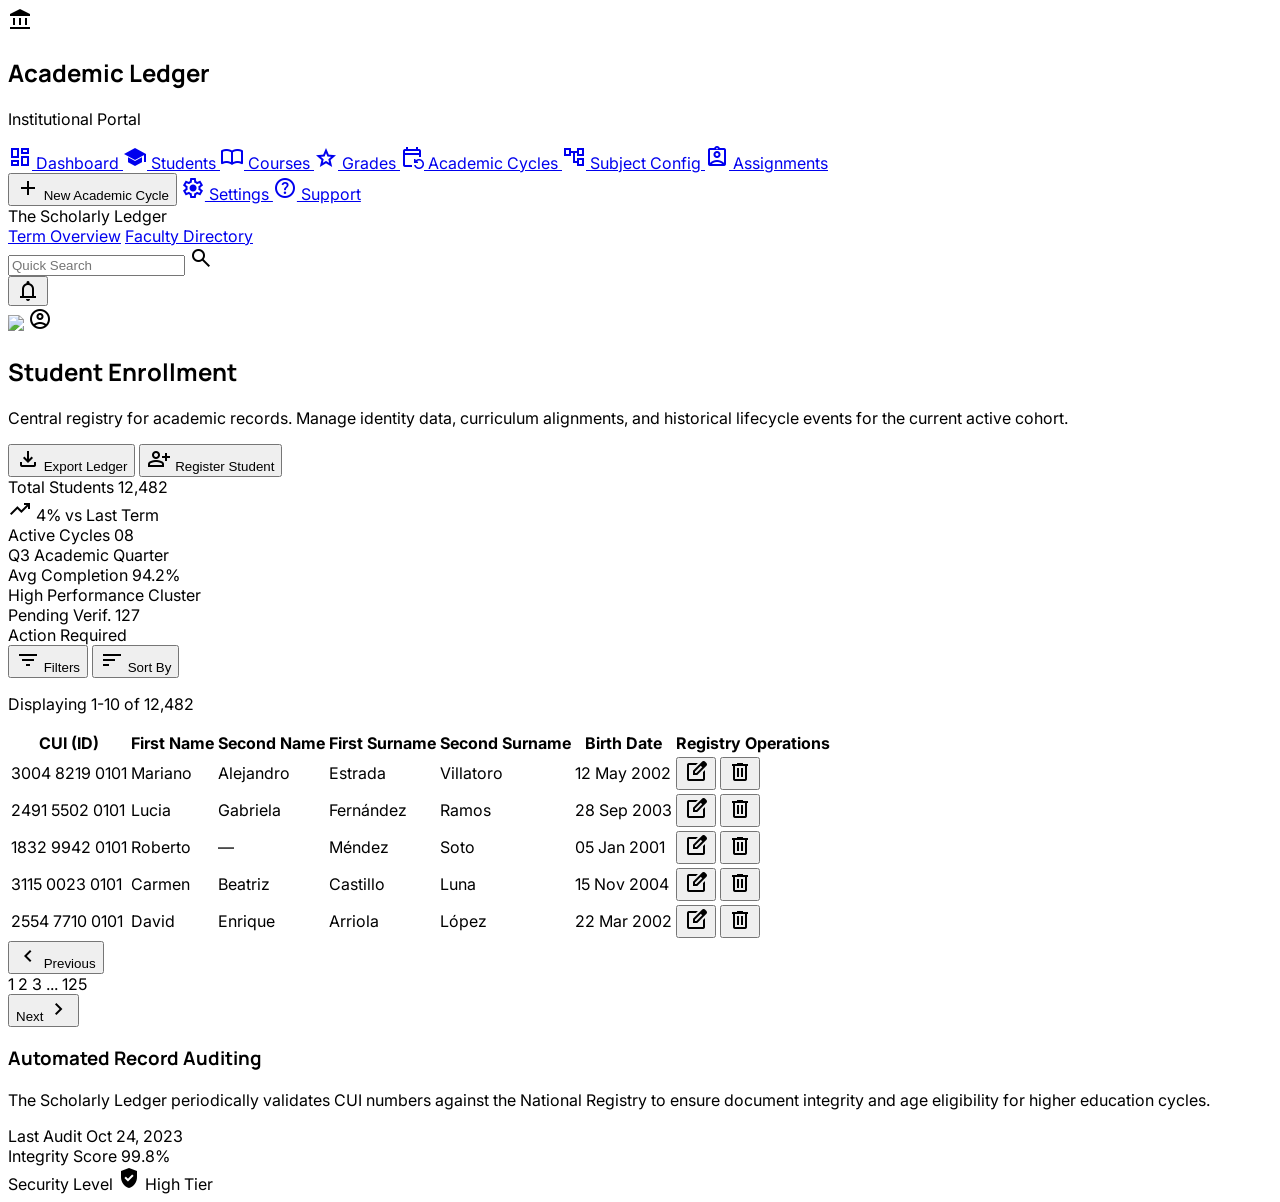
==== gesti_n_de_estudiantes/code.html @ 4ca95623 "UPDATE: Pagina" ====
<!DOCTYPE html>

<html class="light" lang="en"><head>
<meta charset="utf-8"/>
<meta content="width=device-width, initial-scale=1.0" name="viewport"/>
<link href="https://fonts.googleapis.com/css2?family=Manrope:wght@400;600;700;800&amp;family=Inter:wght@400;500;600&amp;display=swap" rel="stylesheet"/>
<link href="https://fonts.googleapis.com/css2?family=Material+Symbols+Outlined:wght,FILL@100..700,0..1&amp;display=swap" rel="stylesheet"/>
<link href="https://fonts.googleapis.com/css2?family=Material+Symbols+Outlined:wght,FILL@100..700,0..1&amp;display=swap" rel="stylesheet"/>
<script src="https://cdn.tailwindcss.com?plugins=forms,container-queries"></script>
<script id="tailwind-config">
      tailwind.config = {
        darkMode: "class",
        theme: {
          extend: {
            "colors": {
                    "error-container": "#ffdad6",
                    "on-primary-container": "#86bde7",
                    "outline": "#71787f",
                    "surface": "#f8f9fa",
                    "surface-variant": "#e1e3e4",
                    "on-tertiary-container": "#ebab67",
                    "surface-container-high": "#e7e8e9",
                    "background": "#f8f9fa",
                    "surface-container-low": "#f3f4f5",
                    "inverse-on-surface": "#f0f1f2",
                    "surface-tint": "#276489",
                    "surface-container-highest": "#e1e3e4",
                    "on-error": "#ffffff",
                    "on-secondary-container": "#526772",
                    "tertiary-container": "#6b3e01",
                    "secondary": "#4c616c",
                    "inverse-surface": "#2e3132",
                    "on-surface": "#191c1d",
                    "surface-bright": "#f8f9fa",
                    "primary-fixed-dim": "#96cdf7",
                    "tertiary": "#4c2a00",
                    "tertiary-fixed": "#ffdcbd",
                    "on-secondary-fixed-variant": "#354a53",
                    "on-primary-fixed": "#001e2f",
                    "primary": "#003550",
                    "outline-variant": "#c1c7cf",
                    "primary-container": "#004d71",
                    "surface-container-lowest": "#ffffff",
                    "on-tertiary": "#ffffff",
                    "secondary-fixed-dim": "#b4cad6",
                    "error": "#ba1a1a",
                    "on-error-container": "#93000a",
                    "on-primary-fixed-variant": "#004b6f",
                    "on-surface-variant": "#41484e",
                    "inverse-primary": "#96cdf7",
                    "on-background": "#191c1d",
                    "on-secondary": "#ffffff",
                    "surface-dim": "#d9dadb",
                    "on-tertiary-fixed-variant": "#693c00",
                    "on-primary": "#ffffff",
                    "secondary-fixed": "#cfe6f2",
                    "on-tertiary-fixed": "#2c1600",
                    "tertiary-fixed-dim": "#fcb974",
                    "secondary-container": "#cfe6f2",
                    "on-secondary-fixed": "#071e27",
                    "primary-fixed": "#c9e6ff",
                    "surface-container": "#edeeef"
            },
            "borderRadius": {
                    "DEFAULT": "0.125rem",
                    "lg": "0.25rem",
                    "xl": "0.5rem",
                    "full": "0.75rem"
            },
            "fontFamily": {
                    "headline": ["Manrope"],
                    "body": ["Inter"],
                    "label": ["Inter"]
            }
          },
        },
      }
    </script>
<style>
        .material-symbols-outlined {
            font-variation-settings: 'FILL' 0, 'wght' 400, 'GRAD' 0, 'opsz' 24;
        }
        body { font-family: 'Inter', sans-serif; }
        h1, h2, h3 { font-family: 'Manrope', sans-serif; }
    </style>
</head>
<body class="bg-surface text-on-surface">
<!-- SideNavBar (Authority: JSON & Design System) -->
<aside class="bg-slate-50 dark:bg-slate-900 h-screen w-72 fixed left-0 top-0 overflow-y-auto flex flex-col py-6 px-4">
<div class="mb-10 px-2 flex items-center gap-3">
<div class="w-10 h-10 bg-primary-container rounded-lg flex items-center justify-center">
<span class="material-symbols-outlined text-on-primary-container" style="font-variation-settings: 'FILL' 1;">account_balance</span>
</div>
<div>
<h1 class="text-xl font-bold text-sky-900 dark:text-sky-100 leading-tight">Academic Ledger</h1>
<p class="font-manrope uppercase tracking-widest text-[10px] text-slate-500">Institutional Portal</p>
</div>
</div>
<nav class="flex-grow space-y-1">
<a class="flex items-center gap-3 px-4 py-3 rounded-lg text-slate-500 dark:text-slate-400 hover:text-sky-700 dark:hover:text-sky-300 hover:bg-slate-100 dark:hover:bg-slate-800 transition-colors duration-200 font-manrope font-semibold tracking-tight" href="#">
<span class="material-symbols-outlined">dashboard</span>
                Dashboard
            </a>
<a class="flex items-center gap-3 px-4 py-3 rounded-lg text-sky-900 dark:text-sky-400 font-bold border-r-4 border-sky-900 dark:border-sky-400 bg-slate-100 dark:bg-slate-800/50 transition-colors duration-200 font-manrope tracking-tight" href="#">
<span class="material-symbols-outlined" style="font-variation-settings: 'FILL' 1;">school</span>
                Students
            </a>
<a class="flex items-center gap-3 px-4 py-3 rounded-lg text-slate-500 dark:text-slate-400 hover:text-sky-700 dark:hover:text-sky-300 hover:bg-slate-100 dark:hover:bg-slate-800 transition-colors duration-200 font-manrope font-semibold tracking-tight" href="#">
<span class="material-symbols-outlined">import_contacts</span>
                Courses
            </a>
<a class="flex items-center gap-3 px-4 py-3 rounded-lg text-slate-500 dark:text-slate-400 hover:text-sky-700 dark:hover:text-sky-300 hover:bg-slate-100 dark:hover:bg-slate-800 transition-colors duration-200 font-manrope font-semibold tracking-tight" href="#">
<span class="material-symbols-outlined">grade</span>
                Grades
            </a>
<a class="flex items-center gap-3 px-4 py-3 rounded-lg text-slate-500 dark:text-slate-400 hover:text-sky-700 dark:hover:text-sky-300 hover:bg-slate-100 dark:hover:bg-slate-800 transition-colors duration-200 font-manrope font-semibold tracking-tight" href="#">
<span class="material-symbols-outlined">event_repeat</span>
                Academic Cycles
            </a>
<a class="flex items-center gap-3 px-4 py-3 rounded-lg text-slate-500 dark:text-slate-400 hover:text-sky-700 dark:hover:text-sky-300 hover:bg-slate-100 dark:hover:bg-slate-800 transition-colors duration-200 font-manrope font-semibold tracking-tight" href="#">
<span class="material-symbols-outlined">account_tree</span>
                Subject Config
            </a>
<a class="flex items-center gap-3 px-4 py-3 rounded-lg text-slate-500 dark:text-slate-400 hover:text-sky-700 dark:hover:text-sky-300 hover:bg-slate-100 dark:hover:bg-slate-800 transition-colors duration-200 font-manrope font-semibold tracking-tight" href="#">
<span class="material-symbols-outlined">assignment_ind</span>
                Assignments
            </a>
</nav>
<div class="mt-auto space-y-1 border-t border-slate-200 dark:border-slate-800 pt-4">
<button class="w-full bg-primary-container text-white rounded-xl py-3 px-4 mb-4 flex items-center justify-center gap-2 hover:opacity-90 active:scale-95 transition-all">
<span class="material-symbols-outlined text-sm">add</span>
<span class="font-manrope font-bold text-xs uppercase tracking-widest">New Academic Cycle</span>
</button>
<a class="flex items-center gap-3 px-4 py-3 rounded-lg text-slate-500 dark:text-slate-400 hover:text-sky-700 dark:hover:text-sky-300 hover:bg-slate-100 dark:hover:bg-slate-800 transition-colors duration-200 font-manrope font-semibold tracking-tight" href="#">
<span class="material-symbols-outlined">settings</span>
                Settings
            </a>
<a class="flex items-center gap-3 px-4 py-3 rounded-lg text-slate-500 dark:text-slate-400 hover:text-sky-700 dark:hover:text-sky-300 hover:bg-slate-100 dark:hover:bg-slate-800 transition-colors duration-200 font-manrope font-semibold tracking-tight" href="#">
<span class="material-symbols-outlined">help_outline</span>
                Support
            </a>
</div>
</aside>
<!-- TopAppBar (Authority: JSON & Design System) -->
<header class="fixed top-0 right-0 w-[calc(100%-18rem)] z-40 bg-white/80 dark:bg-slate-950/80 backdrop-blur-md flex justify-between items-center h-16 px-8 border-b border-slate-100 dark:border-slate-800 shadow-sm dark:shadow-none">
<div class="flex items-center gap-8">
<span class="text-lg font-black text-sky-900 dark:text-sky-50 uppercase tracking-widest font-manrope">The Scholarly Ledger</span>
<nav class="hidden lg:flex gap-6">
<a class="text-xs font-manrope uppercase tracking-widest text-slate-400 dark:text-slate-500 hover:text-sky-600 transition-opacity" href="#">Term Overview</a>
<a class="text-xs font-manrope uppercase tracking-widest text-sky-900 dark:text-sky-200 underline decoration-2 underline-offset-8" href="#">Faculty Directory</a>
</nav>
</div>
<div class="flex items-center gap-6">
<div class="relative group">
<input class="bg-surface-variant/50 border-none rounded-full px-4 py-1.5 text-xs w-48 focus:ring-1 focus:ring-primary-container transition-all" placeholder="Quick Search" type="text"/>
<span class="material-symbols-outlined absolute right-3 top-1/2 -translate-y-1/2 text-sm text-outline">search</span>
</div>
<div class="flex items-center gap-4">
<button class="material-symbols-outlined text-outline hover:text-primary transition-colors">notifications</button>
<div class="flex items-center gap-2 group cursor-pointer">
<img class="w-8 h-8 rounded-full border border-outline-variant group-hover:border-primary-container transition-colors" data-alt="close-up portrait of a professional male university administrator in a modern office with soft natural lighting" src="https://lh3.googleusercontent.com/aida-public/[base64]"/>
<span class="material-symbols-outlined text-outline">account_circle</span>
</div>
</div>
</div>
</header>
<!-- Main Content Canvas -->
<main class="ml-72 mt-16 p-10 min-h-screen">
<!-- Header Section (Editorial Style) -->
<header class="flex justify-between items-end mb-12">
<div class="max-w-2xl">
<h2 class="text-4xl font-extrabold text-primary mb-2 leading-tight">Student Enrollment</h2>
<p class="text-on-surface-variant font-body leading-relaxed">Central registry for academic records. Manage identity data, curriculum alignments, and historical lifecycle events for the current active cohort.</p>
</div>
<div class="flex gap-4">
<button class="bg-surface-container-highest text-primary px-6 py-3 rounded-lg font-manrope font-bold text-xs uppercase tracking-widest hover:bg-surface-variant transition-colors flex items-center gap-2">
<span class="material-symbols-outlined text-sm">file_download</span>
                    Export Ledger
                </button>
<button class="bg-gradient-to-r from-primary to-primary-container text-white px-8 py-3 rounded-lg font-manrope font-bold text-xs uppercase tracking-widest shadow-lg shadow-primary/10 active:scale-95 transition-all flex items-center gap-2">
<span class="material-symbols-outlined text-sm">person_add</span>
                    Register Student
                </button>
</div>
</header>
<!-- Stats Overview (Bento Style) -->
<section class="grid grid-cols-1 md:grid-cols-4 gap-6 mb-12">
<div class="bg-surface-container-lowest p-6 rounded-xl border border-outline-variant/15 flex flex-col">
<span class="text-on-surface-variant text-xs font-manrope uppercase tracking-widest mb-4">Total Students</span>
<span class="text-3xl font-extrabold text-primary">12,482</span>
<div class="mt-auto pt-4 flex items-center text-[10px] text-green-600 font-bold uppercase tracking-tighter">
<span class="material-symbols-outlined text-xs mr-1">trending_up</span> 4% vs Last Term
                </div>
</div>
<div class="bg-surface-container-lowest p-6 rounded-xl border border-outline-variant/15 flex flex-col">
<span class="text-on-surface-variant text-xs font-manrope uppercase tracking-widest mb-4">Active Cycles</span>
<span class="text-3xl font-extrabold text-primary">08</span>
<div class="mt-auto pt-4 flex items-center text-[10px] text-sky-600 font-bold uppercase tracking-tighter">
                    Q3 Academic Quarter
                </div>
</div>
<div class="bg-surface-container-lowest p-6 rounded-xl border border-outline-variant/15 flex flex-col">
<span class="text-on-surface-variant text-xs font-manrope uppercase tracking-widest mb-4">Avg Completion</span>
<span class="text-3xl font-extrabold text-primary">94.2%</span>
<div class="mt-auto pt-4 flex items-center text-[10px] text-on-surface-variant font-bold uppercase tracking-tighter">
                    High Performance Cluster
                </div>
</div>
<div class="bg-surface-container-lowest p-6 rounded-xl border border-outline-variant/15 flex flex-col">
<span class="text-on-surface-variant text-xs font-manrope uppercase tracking-widest mb-4">Pending Verif.</span>
<span class="text-3xl font-extrabold text-error">127</span>
<div class="mt-auto pt-4 flex items-center text-[10px] text-error font-bold uppercase tracking-tighter">
                    Action Required
                </div>
</div>
</section>
<!-- The Ledger (Data Table) -->
<div class="bg-surface-container-lowest rounded-2xl overflow-hidden shadow-sm border border-outline-variant/10">
<div class="px-8 py-6 flex justify-between items-center bg-surface-container-low/30 border-b border-outline-variant/5">
<div class="flex gap-4">
<button class="bg-surface-container-lowest border border-outline-variant/20 px-4 py-2 rounded-lg text-xs font-bold text-on-surface-variant flex items-center gap-2 hover:bg-surface-container-high transition-colors">
<span class="material-symbols-outlined text-sm">filter_list</span>
                        Filters
                    </button>
<button class="bg-surface-container-lowest border border-outline-variant/20 px-4 py-2 rounded-lg text-xs font-bold text-on-surface-variant flex items-center gap-2 hover:bg-surface-container-high transition-colors">
<span class="material-symbols-outlined text-sm">sort</span>
                        Sort By
                    </button>
</div>
<p class="text-[10px] font-manrope uppercase tracking-[0.2em] text-outline font-bold">Displaying 1-10 of 12,482</p>
</div>
<table class="w-full text-left border-collapse">
<thead>
<tr class="bg-surface-container-low/50">
<th class="px-8 py-5 text-[10px] font-manrope font-extrabold uppercase tracking-widest text-on-surface-variant/70">CUI (ID)</th>
<th class="px-8 py-5 text-[10px] font-manrope font-extrabold uppercase tracking-widest text-on-surface-variant/70">First Name</th>
<th class="px-8 py-5 text-[10px] font-manrope font-extrabold uppercase tracking-widest text-on-surface-variant/70">Second Name</th>
<th class="px-8 py-5 text-[10px] font-manrope font-extrabold uppercase tracking-widest text-on-surface-variant/70">First Surname</th>
<th class="px-8 py-5 text-[10px] font-manrope font-extrabold uppercase tracking-widest text-on-surface-variant/70">Second Surname</th>
<th class="px-8 py-5 text-[10px] font-manrope font-extrabold uppercase tracking-widest text-on-surface-variant/70">Birth Date</th>
<th class="px-8 py-5 text-[10px] font-manrope font-extrabold uppercase tracking-widest text-on-surface-variant/70 text-right">Registry Operations</th>
</tr>
</thead>
<tbody class="divide-y divide-outline-variant/5">
<tr class="hover:bg-surface transition-colors group">
<td class="px-8 py-5 font-mono text-xs text-primary-container font-semibold tracking-tighter">3004 8219 0101</td>
<td class="px-8 py-5 text-sm font-semibold text-on-surface">Mariano</td>
<td class="px-8 py-5 text-sm text-on-surface-variant">Alejandro</td>
<td class="px-8 py-5 text-sm font-bold text-on-surface">Estrada</td>
<td class="px-8 py-5 text-sm text-on-surface-variant">Villatoro</td>
<td class="px-8 py-5 text-sm font-body text-outline">12 May 2002</td>
<td class="px-8 py-5 text-right">
<div class="flex justify-end gap-2 opacity-0 group-hover:opacity-100 transition-opacity">
<button class="p-2 text-on-secondary-container hover:bg-secondary-container rounded-lg transition-colors" title="Edit Student">
<span class="material-symbols-outlined text-xl">edit_square</span>
</button>
<button class="p-2 text-error hover:bg-error-container rounded-lg transition-colors" title="Delete Student">
<span class="material-symbols-outlined text-xl">delete</span>
</button>
</div>
</td>
</tr>
<tr class="bg-surface-container-low/20 hover:bg-surface transition-colors group">
<td class="px-8 py-5 font-mono text-xs text-primary-container font-semibold tracking-tighter">2491 5502 0101</td>
<td class="px-8 py-5 text-sm font-semibold text-on-surface">Lucia</td>
<td class="px-8 py-5 text-sm text-on-surface-variant">Gabriela</td>
<td class="px-8 py-5 text-sm font-bold text-on-surface">Fernández</td>
<td class="px-8 py-5 text-sm text-on-surface-variant">Ramos</td>
<td class="px-8 py-5 text-sm font-body text-outline">28 Sep 2003</td>
<td class="px-8 py-5 text-right">
<div class="flex justify-end gap-2 opacity-0 group-hover:opacity-100 transition-opacity">
<button class="p-2 text-on-secondary-container hover:bg-secondary-container rounded-lg transition-colors" title="Edit Student">
<span class="material-symbols-outlined text-xl">edit_square</span>
</button>
<button class="p-2 text-error hover:bg-error-container rounded-lg transition-colors" title="Delete Student">
<span class="material-symbols-outlined text-xl">delete</span>
</button>
</div>
</td>
</tr>
<tr class="hover:bg-surface transition-colors group">
<td class="px-8 py-5 font-mono text-xs text-primary-container font-semibold tracking-tighter">1832 9942 0101</td>
<td class="px-8 py-5 text-sm font-semibold text-on-surface">Roberto</td>
<td class="px-8 py-5 text-sm text-on-surface-variant">—</td>
<td class="px-8 py-5 text-sm font-bold text-on-surface">Méndez</td>
<td class="px-8 py-5 text-sm text-on-surface-variant">Soto</td>
<td class="px-8 py-5 text-sm font-body text-outline">05 Jan 2001</td>
<td class="px-8 py-5 text-right">
<div class="flex justify-end gap-2 opacity-0 group-hover:opacity-100 transition-opacity">
<button class="p-2 text-on-secondary-container hover:bg-secondary-container rounded-lg transition-colors" title="Edit Student">
<span class="material-symbols-outlined text-xl">edit_square</span>
</button>
<button class="p-2 text-error hover:bg-error-container rounded-lg transition-colors" title="Delete Student">
<span class="material-symbols-outlined text-xl">delete</span>
</button>
</div>
</td>
</tr>
<tr class="bg-surface-container-low/20 hover:bg-surface transition-colors group">
<td class="px-8 py-5 font-mono text-xs text-primary-container font-semibold tracking-tighter">3115 0023 0101</td>
<td class="px-8 py-5 text-sm font-semibold text-on-surface">Carmen</td>
<td class="px-8 py-5 text-sm text-on-surface-variant">Beatriz</td>
<td class="px-8 py-5 text-sm font-bold text-on-surface">Castillo</td>
<td class="px-8 py-5 text-sm text-on-surface-variant">Luna</td>
<td class="px-8 py-5 text-sm font-body text-outline">15 Nov 2004</td>
<td class="px-8 py-5 text-right">
<div class="flex justify-end gap-2 opacity-0 group-hover:opacity-100 transition-opacity">
<button class="p-2 text-on-secondary-container hover:bg-secondary-container rounded-lg transition-colors" title="Edit Student">
<span class="material-symbols-outlined text-xl">edit_square</span>
</button>
<button class="p-2 text-error hover:bg-error-container rounded-lg transition-colors" title="Delete Student">
<span class="material-symbols-outlined text-xl">delete</span>
</button>
</div>
</td>
</tr>
<tr class="hover:bg-surface transition-colors group">
<td class="px-8 py-5 font-mono text-xs text-primary-container font-semibold tracking-tighter">2554 7710 0101</td>
<td class="px-8 py-5 text-sm font-semibold text-on-surface">David</td>
<td class="px-8 py-5 text-sm text-on-surface-variant">Enrique</td>
<td class="px-8 py-5 text-sm font-bold text-on-surface">Arriola</td>
<td class="px-8 py-5 text-sm text-on-surface-variant">López</td>
<td class="px-8 py-5 text-sm font-body text-outline">22 Mar 2002</td>
<td class="px-8 py-5 text-right">
<div class="flex justify-end gap-2 opacity-0 group-hover:opacity-100 transition-opacity">
<button class="p-2 text-on-secondary-container hover:bg-secondary-container rounded-lg transition-colors" title="Edit Student">
<span class="material-symbols-outlined text-xl">edit_square</span>
</button>
<button class="p-2 text-error hover:bg-error-container rounded-lg transition-colors" title="Delete Student">
<span class="material-symbols-outlined text-xl">delete</span>
</button>
</div>
</td>
</tr>
</tbody>
</table>
<footer class="px-8 py-4 bg-surface-container-low/20 border-t border-outline-variant/5 flex justify-between items-center">
<button class="text-xs font-bold text-outline hover:text-primary transition-colors flex items-center gap-2">
<span class="material-symbols-outlined text-sm">chevron_left</span> Previous
                </button>
<div class="flex gap-2">
<span class="w-8 h-8 rounded-lg bg-primary-container text-white text-xs font-bold flex items-center justify-center">1</span>
<span class="w-8 h-8 rounded-lg text-outline text-xs font-bold flex items-center justify-center hover:bg-surface transition-colors cursor-pointer">2</span>
<span class="w-8 h-8 rounded-lg text-outline text-xs font-bold flex items-center justify-center hover:bg-surface transition-colors cursor-pointer">3</span>
<span class="w-8 h-8 rounded-lg text-outline text-xs font-bold flex items-center justify-center">...</span>
<span class="w-8 h-8 rounded-lg text-outline text-xs font-bold flex items-center justify-center hover:bg-surface transition-colors cursor-pointer">125</span>
</div>
<button class="text-xs font-bold text-primary hover:text-primary-container transition-colors flex items-center gap-2">
                    Next <span class="material-symbols-outlined text-sm">chevron_right</span>
</button>
</footer>
</div>
<!-- Relationship Mapping Hint (Glassmorphism Contextual Piece) -->
<div class="mt-12 p-8 rounded-2xl bg-gradient-to-br from-primary-container/5 to-secondary-container/10 border border-outline-variant/10 relative overflow-hidden">
<div class="relative z-10">
<h3 class="text-lg font-bold text-primary mb-2">Automated Record Auditing</h3>
<p class="text-sm text-on-secondary-container max-w-lg mb-6 leading-relaxed">The Scholarly Ledger periodically validates CUI numbers against the National Registry to ensure document integrity and age eligibility for higher education cycles.</p>
<div class="flex gap-12">
<div class="flex flex-col">
<span class="text-[10px] font-manrope uppercase tracking-widest text-outline font-bold mb-1">Last Audit</span>
<span class="text-sm font-bold text-on-surface">Oct 24, 2023</span>
</div>
<div class="flex flex-col">
<span class="text-[10px] font-manrope uppercase tracking-widest text-outline font-bold mb-1">Integrity Score</span>
<span class="text-sm font-bold text-on-surface">99.8%</span>
</div>
<div class="flex flex-col">
<span class="text-[10px] font-manrope uppercase tracking-widest text-outline font-bold mb-1">Security Level</span>
<span class="text-sm font-bold text-on-surface flex items-center gap-1">
<span class="material-symbols-outlined text-xs text-green-600" style="font-variation-settings: 'FILL' 1;">verified_user</span>
                            High Tier
                        </span>
</div>
</div>
</div>
<!-- Decorative Element -->
<div class="absolute -right-12 -top-12 w-64 h-64 bg-primary/5 rounded-full blur-3xl"></div>
</div>
</main>
</body></html>
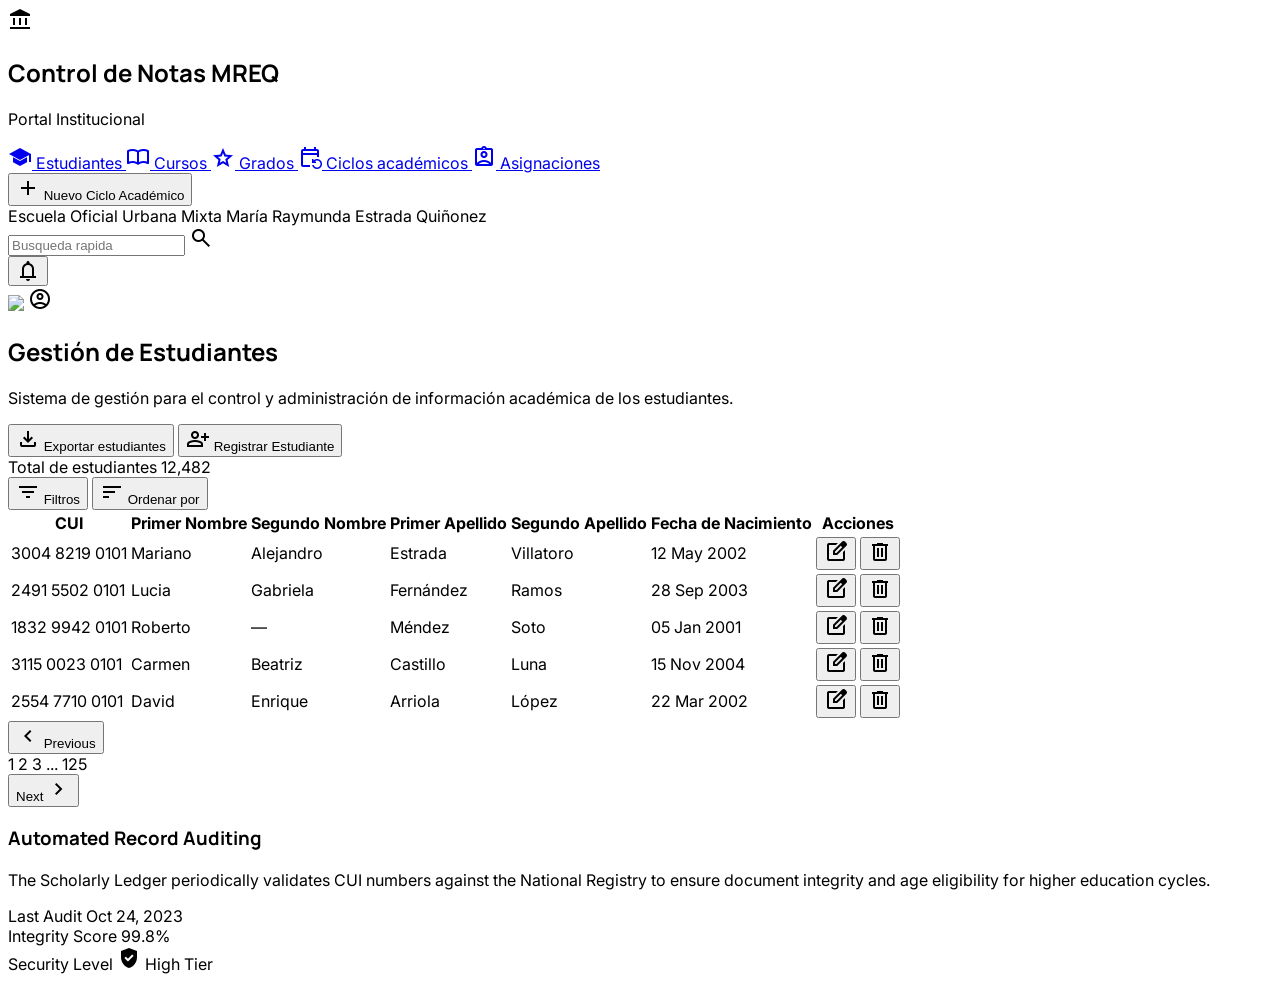
==== commit e77d74f2: "Update code.html" ====
--- a/gesti_n_de_estudiantes/code.html
+++ b/gesti_n_de_estudiantes/code.html
@@ -92,67 +92,67 @@
 <span class="material-symbols-outlined text-on-primary-container" style="font-variation-settings: 'FILL' 1;">account_balance</span>
 </div>
 <div>
-<h1 class="text-xl font-bold text-sky-900 dark:text-sky-100 leading-tight">Academic Ledger</h1>
-<p class="font-manrope uppercase tracking-widest text-[10px] text-slate-500">Institutional Portal</p>
+<h1 class="text-xl font-bold text-sky-900 dark:text-sky-100 leading-tight">Control de Notas MREQ</h1>
+<p class="font-manrope uppercase tracking-widest text-[10px] text-slate-500">Portal Institucional</p>
 </div>
 </div>
 <nav class="flex-grow space-y-1">
-<a class="flex items-center gap-3 px-4 py-3 rounded-lg text-slate-500 dark:text-slate-400 hover:text-sky-700 dark:hover:text-sky-300 hover:bg-slate-100 dark:hover:bg-slate-800 transition-colors duration-200 font-manrope font-semibold tracking-tight" href="#">
+<!--<a class="flex items-center gap-3 px-4 py-3 rounded-lg text-slate-500 dark:text-slate-400 hover:text-sky-700 dark:hover:text-sky-300 hover:bg-slate-100 dark:hover:bg-slate-800 transition-colors duration-200 font-manrope font-semibold tracking-tight" href="#">
 <span class="material-symbols-outlined">dashboard</span>
                 Dashboard
-            </a>
+            </a>-->
 <a class="flex items-center gap-3 px-4 py-3 rounded-lg text-sky-900 dark:text-sky-400 font-bold border-r-4 border-sky-900 dark:border-sky-400 bg-slate-100 dark:bg-slate-800/50 transition-colors duration-200 font-manrope tracking-tight" href="#">
 <span class="material-symbols-outlined" style="font-variation-settings: 'FILL' 1;">school</span>
-                Students
+                Estudiantes
             </a>
 <a class="flex items-center gap-3 px-4 py-3 rounded-lg text-slate-500 dark:text-slate-400 hover:text-sky-700 dark:hover:text-sky-300 hover:bg-slate-100 dark:hover:bg-slate-800 transition-colors duration-200 font-manrope font-semibold tracking-tight" href="#">
 <span class="material-symbols-outlined">import_contacts</span>
-                Courses
+                Cursos
             </a>
 <a class="flex items-center gap-3 px-4 py-3 rounded-lg text-slate-500 dark:text-slate-400 hover:text-sky-700 dark:hover:text-sky-300 hover:bg-slate-100 dark:hover:bg-slate-800 transition-colors duration-200 font-manrope font-semibold tracking-tight" href="#">
 <span class="material-symbols-outlined">grade</span>
-                Grades
+                Grados
             </a>
 <a class="flex items-center gap-3 px-4 py-3 rounded-lg text-slate-500 dark:text-slate-400 hover:text-sky-700 dark:hover:text-sky-300 hover:bg-slate-100 dark:hover:bg-slate-800 transition-colors duration-200 font-manrope font-semibold tracking-tight" href="#">
 <span class="material-symbols-outlined">event_repeat</span>
-                Academic Cycles
-            </a>
-<a class="flex items-center gap-3 px-4 py-3 rounded-lg text-slate-500 dark:text-slate-400 hover:text-sky-700 dark:hover:text-sky-300 hover:bg-slate-100 dark:hover:bg-slate-800 transition-colors duration-200 font-manrope font-semibold tracking-tight" href="#">
+                Ciclos académicos
+            </a>
+<!--<a class="flex items-center gap-3 px-4 py-3 rounded-lg text-slate-500 dark:text-slate-400 hover:text-sky-700 dark:hover:text-sky-300 hover:bg-slate-100 dark:hover:bg-slate-800 transition-colors duration-200 font-manrope font-semibold tracking-tight" href="#">
 <span class="material-symbols-outlined">account_tree</span>
                 Subject Config
-            </a>
+            </a>-->
 <a class="flex items-center gap-3 px-4 py-3 rounded-lg text-slate-500 dark:text-slate-400 hover:text-sky-700 dark:hover:text-sky-300 hover:bg-slate-100 dark:hover:bg-slate-800 transition-colors duration-200 font-manrope font-semibold tracking-tight" href="#">
 <span class="material-symbols-outlined">assignment_ind</span>
-                Assignments
+                Asignaciones
             </a>
 </nav>
 <div class="mt-auto space-y-1 border-t border-slate-200 dark:border-slate-800 pt-4">
 <button class="w-full bg-primary-container text-white rounded-xl py-3 px-4 mb-4 flex items-center justify-center gap-2 hover:opacity-90 active:scale-95 transition-all">
 <span class="material-symbols-outlined text-sm">add</span>
-<span class="font-manrope font-bold text-xs uppercase tracking-widest">New Academic Cycle</span>
-</button>
-<a class="flex items-center gap-3 px-4 py-3 rounded-lg text-slate-500 dark:text-slate-400 hover:text-sky-700 dark:hover:text-sky-300 hover:bg-slate-100 dark:hover:bg-slate-800 transition-colors duration-200 font-manrope font-semibold tracking-tight" href="#">
+<span class="font-manrope font-bold text-xs uppercase tracking-widest">Nuevo Ciclo Académico</span>
+</button>
+<!--<a class="flex items-center gap-3 px-4 py-3 rounded-lg text-slate-500 dark:text-slate-400 hover:text-sky-700 dark:hover:text-sky-300 hover:bg-slate-100 dark:hover:bg-slate-800 transition-colors duration-200 font-manrope font-semibold tracking-tight" href="#">
 <span class="material-symbols-outlined">settings</span>
                 Settings
             </a>
 <a class="flex items-center gap-3 px-4 py-3 rounded-lg text-slate-500 dark:text-slate-400 hover:text-sky-700 dark:hover:text-sky-300 hover:bg-slate-100 dark:hover:bg-slate-800 transition-colors duration-200 font-manrope font-semibold tracking-tight" href="#">
 <span class="material-symbols-outlined">help_outline</span>
                 Support
-            </a>
+            </a>-->
 </div>
 </aside>
 <!-- TopAppBar (Authority: JSON & Design System) -->
 <header class="fixed top-0 right-0 w-[calc(100%-18rem)] z-40 bg-white/80 dark:bg-slate-950/80 backdrop-blur-md flex justify-between items-center h-16 px-8 border-b border-slate-100 dark:border-slate-800 shadow-sm dark:shadow-none">
 <div class="flex items-center gap-8">
-<span class="text-lg font-black text-sky-900 dark:text-sky-50 uppercase tracking-widest font-manrope">The Scholarly Ledger</span>
-<nav class="hidden lg:flex gap-6">
+<span class="text-lg font-black text-sky-900 dark:text-sky-50 uppercase tracking-widest font-manrope">Escuela Oficial Urbana Mixta María Raymunda Estrada Quiñonez</span>
+<!--<nav class="hidden lg:flex gap-6">
 <a class="text-xs font-manrope uppercase tracking-widest text-slate-400 dark:text-slate-500 hover:text-sky-600 transition-opacity" href="#">Term Overview</a>
 <a class="text-xs font-manrope uppercase tracking-widest text-sky-900 dark:text-sky-200 underline decoration-2 underline-offset-8" href="#">Faculty Directory</a>
-</nav>
+</nav>-->
 </div>
 <div class="flex items-center gap-6">
 <div class="relative group">
-<input class="bg-surface-variant/50 border-none rounded-full px-4 py-1.5 text-xs w-48 focus:ring-1 focus:ring-primary-container transition-all" placeholder="Quick Search" type="text"/>
+<input class="bg-surface-variant/50 border-none rounded-full px-4 py-1.5 text-xs w-48 focus:ring-1 focus:ring-primary-container transition-all" placeholder="Busqueda rapida" type="text"/>
 <span class="material-symbols-outlined absolute right-3 top-1/2 -translate-y-1/2 text-sm text-outline">search</span>
 </div>
 <div class="flex items-center gap-4">
@@ -169,50 +169,50 @@
 <!-- Header Section (Editorial Style) -->
 <header class="flex justify-between items-end mb-12">
 <div class="max-w-2xl">
-<h2 class="text-4xl font-extrabold text-primary mb-2 leading-tight">Student Enrollment</h2>
-<p class="text-on-surface-variant font-body leading-relaxed">Central registry for academic records. Manage identity data, curriculum alignments, and historical lifecycle events for the current active cohort.</p>
+<h2 class="text-4xl font-extrabold text-primary mb-2 leading-tight">Gestión de Estudiantes</h2>
+<p class="text-on-surface-variant font-body leading-relaxed">Sistema de gestión para el control y administración de información académica de los estudiantes.</p>
 </div>
 <div class="flex gap-4">
 <button class="bg-surface-container-highest text-primary px-6 py-3 rounded-lg font-manrope font-bold text-xs uppercase tracking-widest hover:bg-surface-variant transition-colors flex items-center gap-2">
 <span class="material-symbols-outlined text-sm">file_download</span>
-                    Export Ledger
+                    Exportar estudiantes
                 </button>
 <button class="bg-gradient-to-r from-primary to-primary-container text-white px-8 py-3 rounded-lg font-manrope font-bold text-xs uppercase tracking-widest shadow-lg shadow-primary/10 active:scale-95 transition-all flex items-center gap-2">
 <span class="material-symbols-outlined text-sm">person_add</span>
-                    Register Student
+                    Registrar Estudiante
                 </button>
 </div>
 </header>
 <!-- Stats Overview (Bento Style) -->
 <section class="grid grid-cols-1 md:grid-cols-4 gap-6 mb-12">
 <div class="bg-surface-container-lowest p-6 rounded-xl border border-outline-variant/15 flex flex-col">
-<span class="text-on-surface-variant text-xs font-manrope uppercase tracking-widest mb-4">Total Students</span>
+<span class="text-on-surface-variant text-xs font-manrope uppercase tracking-widest mb-4">Total de estudiantes</span>
 <span class="text-3xl font-extrabold text-primary">12,482</span>
 <div class="mt-auto pt-4 flex items-center text-[10px] text-green-600 font-bold uppercase tracking-tighter">
-<span class="material-symbols-outlined text-xs mr-1">trending_up</span> 4% vs Last Term
+<!--<span class="material-symbols-outlined text-xs mr-1">trending_up</span> 4% vs Last Term-->
                 </div>
 </div>
-<div class="bg-surface-container-lowest p-6 rounded-xl border border-outline-variant/15 flex flex-col">
+<!--<div class="bg-surface-container-lowest p-6 rounded-xl border border-outline-variant/15 flex flex-col">
 <span class="text-on-surface-variant text-xs font-manrope uppercase tracking-widest mb-4">Active Cycles</span>
 <span class="text-3xl font-extrabold text-primary">08</span>
 <div class="mt-auto pt-4 flex items-center text-[10px] text-sky-600 font-bold uppercase tracking-tighter">
                     Q3 Academic Quarter
                 </div>
-</div>
-<div class="bg-surface-container-lowest p-6 rounded-xl border border-outline-variant/15 flex flex-col">
+</div>-->
+<!--<div class="bg-surface-container-lowest p-6 rounded-xl border border-outline-variant/15 flex flex-col">
 <span class="text-on-surface-variant text-xs font-manrope uppercase tracking-widest mb-4">Avg Completion</span>
 <span class="text-3xl font-extrabold text-primary">94.2%</span>
 <div class="mt-auto pt-4 flex items-center text-[10px] text-on-surface-variant font-bold uppercase tracking-tighter">
                     High Performance Cluster
                 </div>
-</div>
-<div class="bg-surface-container-lowest p-6 rounded-xl border border-outline-variant/15 flex flex-col">
+</div>-->
+<!--<div class="bg-surface-container-lowest p-6 rounded-xl border border-outline-variant/15 flex flex-col">
 <span class="text-on-surface-variant text-xs font-manrope uppercase tracking-widest mb-4">Pending Verif.</span>
 <span class="text-3xl font-extrabold text-error">127</span>
 <div class="mt-auto pt-4 flex items-center text-[10px] text-error font-bold uppercase tracking-tighter">
                     Action Required
                 </div>
-</div>
+</div>-->
 </section>
 <!-- The Ledger (Data Table) -->
 <div class="bg-surface-container-lowest rounded-2xl overflow-hidden shadow-sm border border-outline-variant/10">
@@ -220,25 +220,25 @@
 <div class="flex gap-4">
 <button class="bg-surface-container-lowest border border-outline-variant/20 px-4 py-2 rounded-lg text-xs font-bold text-on-surface-variant flex items-center gap-2 hover:bg-surface-container-high transition-colors">
 <span class="material-symbols-outlined text-sm">filter_list</span>
-                        Filters
+                        Filtros
                     </button>
 <button class="bg-surface-container-lowest border border-outline-variant/20 px-4 py-2 rounded-lg text-xs font-bold text-on-surface-variant flex items-center gap-2 hover:bg-surface-container-high transition-colors">
 <span class="material-symbols-outlined text-sm">sort</span>
-                        Sort By
+                        Ordenar por
                     </button>
 </div>
-<p class="text-[10px] font-manrope uppercase tracking-[0.2em] text-outline font-bold">Displaying 1-10 of 12,482</p>
+<!--<p class="text-[10px] font-manrope uppercase tracking-[0.2em] text-outline font-bold">Mostrando </p>-->
 </div>
 <table class="w-full text-left border-collapse">
 <thead>
 <tr class="bg-surface-container-low/50">
-<th class="px-8 py-5 text-[10px] font-manrope font-extrabold uppercase tracking-widest text-on-surface-variant/70">CUI (ID)</th>
-<th class="px-8 py-5 text-[10px] font-manrope font-extrabold uppercase tracking-widest text-on-surface-variant/70">First Name</th>
-<th class="px-8 py-5 text-[10px] font-manrope font-extrabold uppercase tracking-widest text-on-surface-variant/70">Second Name</th>
-<th class="px-8 py-5 text-[10px] font-manrope font-extrabold uppercase tracking-widest text-on-surface-variant/70">First Surname</th>
-<th class="px-8 py-5 text-[10px] font-manrope font-extrabold uppercase tracking-widest text-on-surface-variant/70">Second Surname</th>
-<th class="px-8 py-5 text-[10px] font-manrope font-extrabold uppercase tracking-widest text-on-surface-variant/70">Birth Date</th>
-<th class="px-8 py-5 text-[10px] font-manrope font-extrabold uppercase tracking-widest text-on-surface-variant/70 text-right">Registry Operations</th>
+<th class="px-8 py-5 text-[10px] font-manrope font-extrabold uppercase tracking-widest text-on-surface-variant/70">CUI</th>
+<th class="px-8 py-5 text-[10px] font-manrope font-extrabold uppercase tracking-widest text-on-surface-variant/70">Primer Nombre</th>
+<th class="px-8 py-5 text-[10px] font-manrope font-extrabold uppercase tracking-widest text-on-surface-variant/70">Segundo Nombre</th>
+<th class="px-8 py-5 text-[10px] font-manrope font-extrabold uppercase tracking-widest text-on-surface-variant/70">Primer Apellido</th>
+<th class="px-8 py-5 text-[10px] font-manrope font-extrabold uppercase tracking-widest text-on-surface-variant/70">Segundo Apellido</th>
+<th class="px-8 py-5 text-[10px] font-manrope font-extrabold uppercase tracking-widest text-on-surface-variant/70">Fecha de Nacimiento</th>
+<th class="px-8 py-5 text-[10px] font-manrope font-extrabold uppercase tracking-widest text-on-surface-variant/70 text-right">Acciones</th>
 </tr>
 </thead>
 <tbody class="divide-y divide-outline-variant/5">
